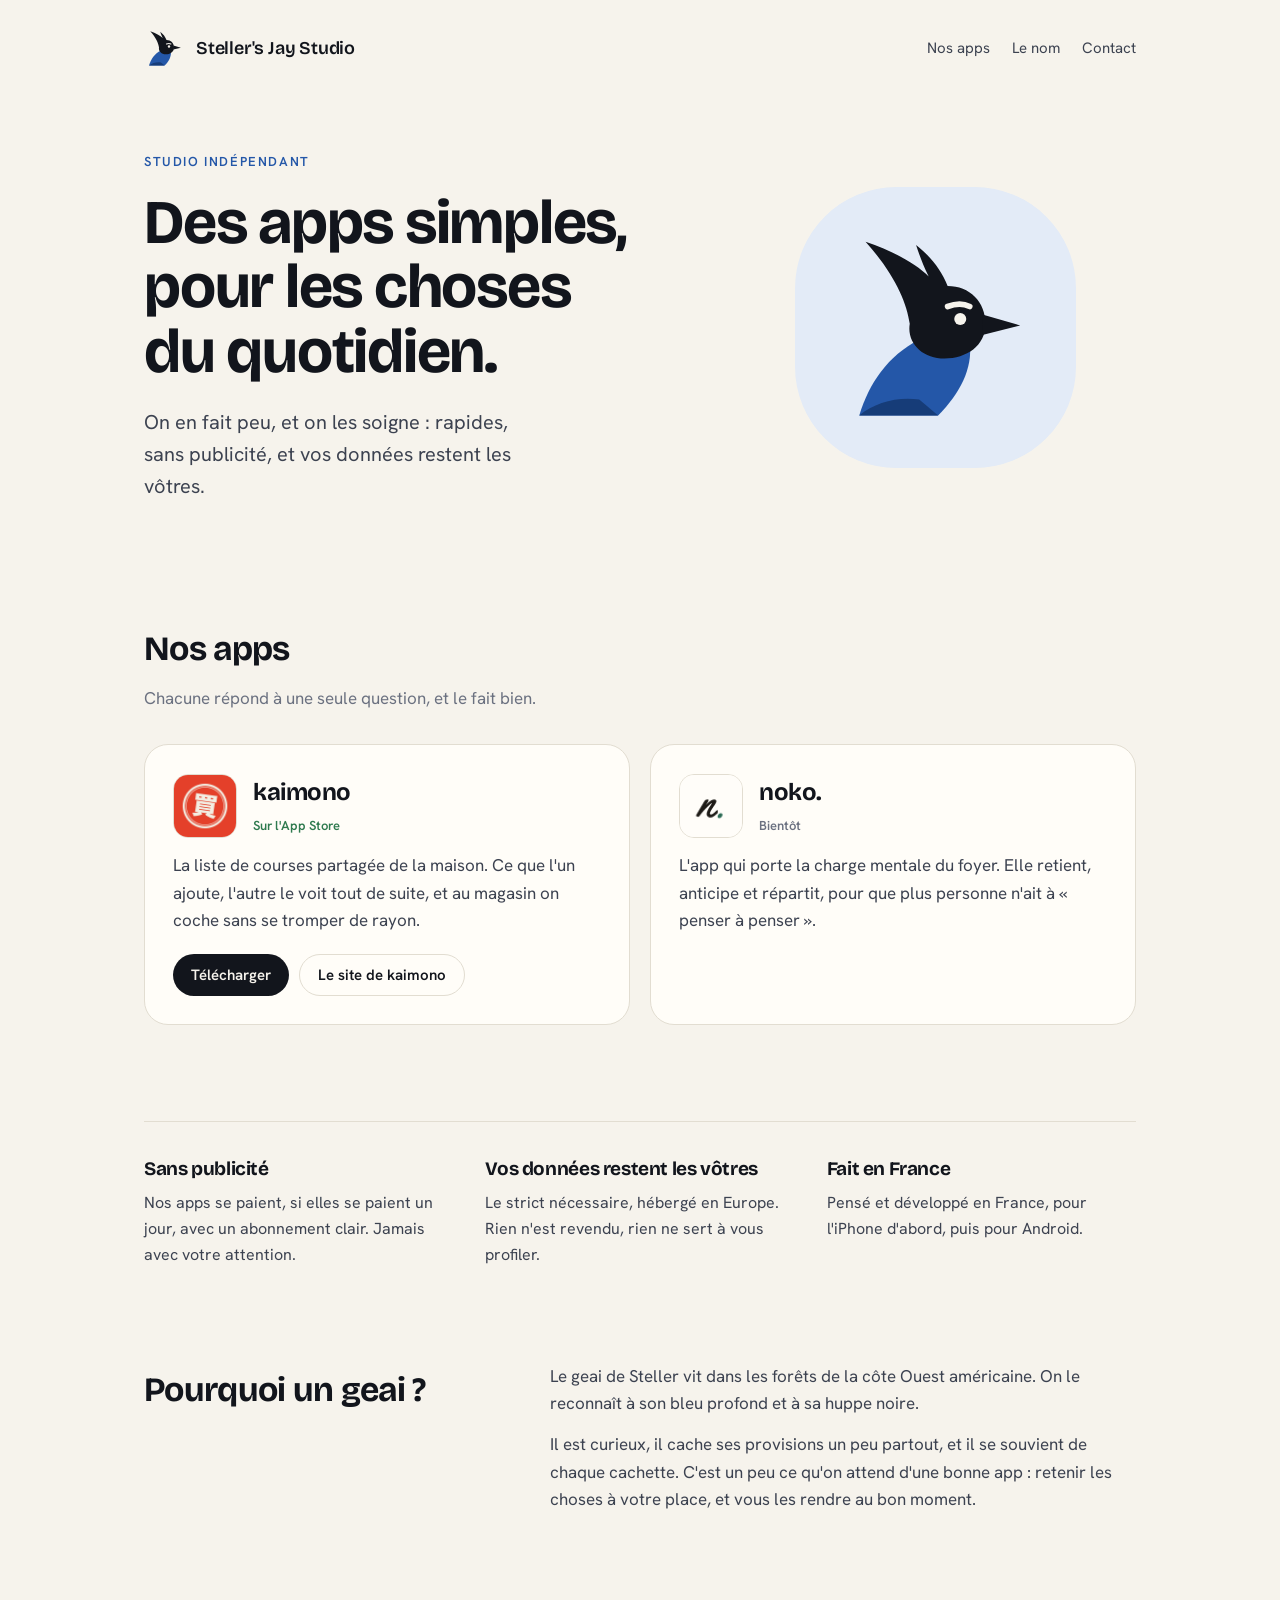
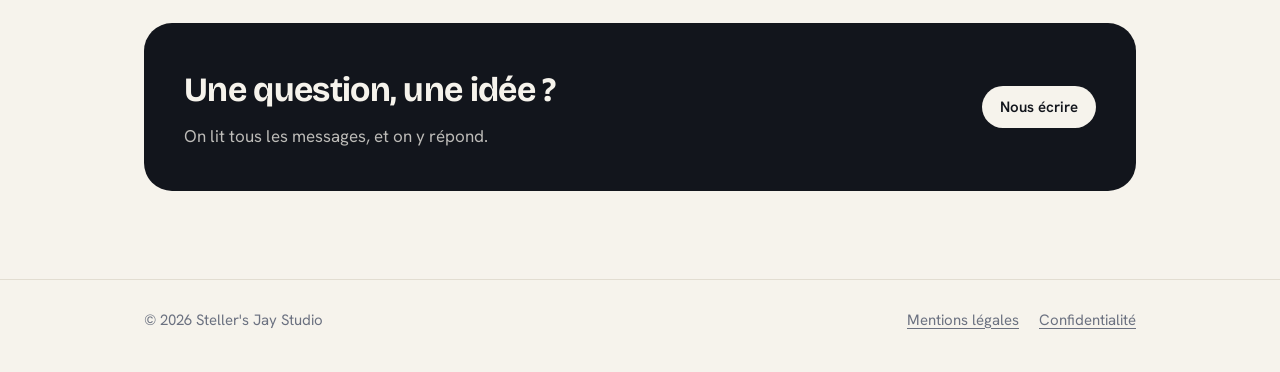
==== index.html @ ffa2d88e "Site de Steller's Jay Studio Co-Authored-By: Claude Opus 5.5 <noreply@anthropic.com>" ====
<!doctype html>
<html lang="fr">
<head>
  <meta charset="utf-8">
  <meta name="viewport" content="width=device-width, initial-scale=1">
  <title>Steller's Jay Studio</title>
  <meta name="description" content="Steller's Jay Studio, petit studio indépendant qui fait des apps simples pour le quotidien : kaimono, et bientôt noko.">
  <link rel="icon" href="logo.svg" type="image/svg+xml">
  <link rel="preconnect" href="https://fonts.googleapis.com">
  <link rel="preconnect" href="https://fonts.gstatic.com" crossorigin>
  <link href="https://fonts.googleapis.com/css2?family=Bricolage+Grotesque:opsz,wght@12..96,600;12..96,700&family=Hanken+Grotesk:wght@400;600&display=swap" rel="stylesheet">
  <link rel="stylesheet" href="style.css">
  <meta property="og:title" content="Steller's Jay Studio">
  <meta property="og:description" content="Des apps simples pour les choses du quotidien.">
</head>
<body>
  <header class="top">
    <div class="wrap">
      <a class="brand" href="./"><img src="logo.svg" alt=""><span>Steller's Jay Studio</span></a>
      <nav aria-label="Navigation">
        <a href="#apps">Nos apps</a>
        <a href="#nom">Le nom</a>
        <a href="#contact">Contact</a>
      </nav>
    </div>
  </header>

  <main>
    <div class="wrap hero">
      <div>
        <p class="kicker">Studio indépendant</p>
        <h1>Des apps simples, pour les choses du quotidien.</h1>
        <p class="lede">On en fait peu, et on les soigne : rapides, sans publicité, et vos données restent les vôtres.</p>
      </div>
      <div class="hero-mark"><img src="logo.svg" alt="Un geai de Steller, de profil"></div>
    </div>

    <section id="apps" class="wrap">
      <h2>Nos apps</h2>
      <p class="section-lede">Chacune répond à une seule question, et le fait bien.</p>
      <div class="apps">
        <article class="app">
          <header>
            <img src="apps/kaimono.png" alt="Icône de kaimono">
            <div>
              <h3>kaimono</h3>
              <span class="status live">Sur l'App Store</span>
            </div>
          </header>
          <p>La liste de courses partagée de la maison. Ce que l'un ajoute, l'autre le voit tout de suite, et au magasin on coche sans se tromper de rayon.</p>
          <div class="links">
            <a class="button" href="https://apps.apple.com/fr/app/kaimono-liste-de-courses/id6818076246">Télécharger</a>
            <a class="button ghost" href="https://kaimono-app.github.io/">Le site de kaimono</a>
          </div>
        </article>
        <article class="app">
          <header>
            <img src="apps/noko.png" alt="Icône de noko.">
            <div>
              <h3>noko.</h3>
              <span class="status">Bientôt</span>
            </div>
          </header>
          <p>L'app qui porte la charge mentale du foyer. Elle retient, anticipe et répartit, pour que plus personne n'ait à « penser à penser ».</p>
        </article>
      </div>
    </section>

    <section class="wrap">
      <div class="promises">
        <div>
          <h3>Sans publicité</h3>
          <p>Nos apps se paient, si elles se paient un jour, avec un abonnement clair. Jamais avec votre attention.</p>
        </div>
        <div>
          <h3>Vos données restent les vôtres</h3>
          <p>Le strict nécessaire, hébergé en Europe. Rien n'est revendu, rien ne sert à vous profiler.</p>
        </div>
        <div>
          <h3>Fait en France</h3>
          <p>Pensé et développé en France, pour l'iPhone d'abord, puis pour Android.</p>
        </div>
      </div>
    </section>

    <section id="nom" class="wrap story">
      <h2>Pourquoi un geai&nbsp;?</h2>
      <div>
        <p>Le geai de Steller vit dans les forêts de la côte Ouest américaine. On le reconnaît à son bleu profond et à sa huppe noire.</p>
        <p>Il est curieux, il cache ses provisions un peu partout, et il se souvient de chaque cachette. C'est un peu ce qu'on attend d'une bonne app : retenir les choses à votre place, et vous les rendre au bon moment.</p>
      </div>
    </section>

    <section id="contact" class="wrap">
      <div class="contact">
        <div>
          <h2>Une question, une idée&nbsp;?</h2>
          <p>On lit tous les messages, et on y répond.</p>
        </div>
        <a class="button" href="mailto:contact.kaimono.app@gmail.com">Nous écrire</a>
      </div>
    </section>
  </main>

  <footer>
    <div class="wrap">
      <span>© 2026 Steller's Jay Studio</span>
      <nav aria-label="Informations légales">
        <a href="mentions-legales/">Mentions légales</a>
        <a href="confidentialite/">Confidentialité</a>
      </nav>
    </div>
  </footer>
</body>
</html>
---- style.css ----
/* Steller's Jay Studio : les couleurs du geai de Steller (bleu profond, huppe noire, strie blanche). */

:root {
  --paper: #f6f3ec;
  --card: #fffdf8;
  --ink: #12151c;
  --ink-soft: #3c4250;
  --mute: #6b7180;
  --line: #e2ddd1;
  --jay: #2457a8;
  --jay-deep: #163c78;
  --jay-soft: #e3ebf7;
  color-scheme: light;
}
@media (prefers-color-scheme: dark) {
  :root {
    --paper: #0f1218;
    --card: #171b23;
    --ink: #eef0f4;
    --ink-soft: #c4c9d3;
    --mute: #8c93a1;
    --line: #262c37;
    --jay: #6d9be0;
    --jay-deep: #a9c4ef;
    --jay-soft: #1b2638;
    color-scheme: dark;
  }
}

* { box-sizing: border-box; }
html { -webkit-text-size-adjust: 100%; }
body {
  margin: 0;
  background: var(--paper);
  color: var(--ink);
  font: 17px/1.6 "Hanken Grotesk", system-ui, -apple-system, "Segoe UI", sans-serif;
  -webkit-font-smoothing: antialiased;
}
a { color: var(--jay); text-underline-offset: 3px; }
a:hover { color: var(--jay-deep); }
img { max-width: 100%; display: block; }

.wrap { max-width: 1040px; margin: 0 auto; padding-inline: 24px; }

/* En-tête */
.top { padding-block: 28px; }
.top .wrap { display: flex; align-items: center; justify-content: space-between; gap: 16px; }
.brand { display: flex; align-items: center; gap: 12px; color: var(--ink); text-decoration: none; }
.brand img { width: 40px; height: 40px; }
.brand span { font: 600 18px/1 "Bricolage Grotesque", system-ui, sans-serif; letter-spacing: -0.2px; }
.top nav { display: flex; gap: 22px; font-size: 15px; }
.top nav a { color: var(--ink-soft); text-decoration: none; }
.top nav a:hover { color: var(--ink); }

/* Accueil */
.hero { padding-block: 56px 72px; display: grid; grid-template-columns: 1.35fr 1fr; gap: 48px; align-items: center; }
.kicker { font-size: 13px; font-weight: 600; letter-spacing: 1.6px; text-transform: uppercase; color: var(--jay); margin: 0 0 18px; }
h1, h2, h3 { font-family: "Bricolage Grotesque", system-ui, sans-serif; letter-spacing: -0.02em; text-wrap: balance; }
h1 { font-size: clamp(38px, 6vw, 62px); line-height: 1.04; margin: 0 0 22px; font-weight: 700; }
.lede { font-size: 20px; color: var(--ink-soft); max-width: 34ch; margin: 0; }
.hero-mark { justify-self: center; width: min(320px, 70%); aspect-ratio: 1; border-radius: 36%; background: var(--jay-soft); display: grid; place-items: center; }
.hero-mark img { width: 72%; }

section { padding-block: 48px; }
h2 { font-size: clamp(26px, 3.4vw, 34px); margin: 0 0 8px; }
.section-lede { color: var(--mute); margin: 0 0 32px; max-width: 60ch; }

/* Les apps */
.apps { display: grid; grid-template-columns: repeat(2, minmax(0, 1fr)); gap: 20px; }
.app { background: var(--card); border: 1px solid var(--line); border-radius: 24px; padding: 28px; display: flex; flex-direction: column; gap: 14px; }
.app header { display: flex; align-items: center; gap: 16px; }
.app header img { width: 64px; height: 64px; border-radius: 15px; border: 1px solid var(--line); }
.app h3 { font-size: 24px; margin: 0; }
.status { font-size: 13px; font-weight: 600; color: var(--mute); }
.status.live { color: #2f7a4f; }
.app p { margin: 0; color: var(--ink-soft); }
.app .links { margin-top: auto; padding-top: 6px; display: flex; flex-wrap: wrap; gap: 10px; }
.button { display: inline-flex; align-items: center; height: 42px; padding-inline: 18px; border-radius: 999px; font-weight: 600; font-size: 15px; text-decoration: none; background: var(--ink); color: var(--paper); }
.button:hover { color: var(--paper); opacity: 0.88; }
.button.ghost { background: transparent; color: var(--ink); border: 1.5px solid var(--line); }
.button.ghost:hover { color: var(--ink); border-color: var(--ink-soft); }

/* Engagements */
.promises { display: grid; grid-template-columns: repeat(3, minmax(0, 1fr)); gap: 32px; border-top: 1px solid var(--line); padding-top: 32px; }
.promises h3 { font-size: 19px; margin: 0 0 6px; }
.promises p { margin: 0; color: var(--ink-soft); font-size: 16px; }

/* Le nom */
.story { display: grid; grid-template-columns: 1fr 1.6fr; gap: 40px; align-items: start; }
.story p { margin: 0 0 14px; color: var(--ink-soft); max-width: 62ch; }

/* Contact */
.contact { background: var(--ink); color: var(--paper); border-radius: 28px; padding: 40px; display: flex; flex-wrap: wrap; align-items: center; justify-content: space-between; gap: 20px; }
.contact h2 { margin: 0 0 6px; color: var(--paper); }
.contact p { margin: 0; opacity: 0.75; }
.contact a.button { background: var(--paper); color: var(--ink); }

/* Pages de texte */
.doc { max-width: 720px; padding-block: 24px 72px; }
.doc h1 { font-size: clamp(32px, 5vw, 44px); }
.doc h2 { font-size: 22px; margin: 36px 0 8px; }
.doc p, .doc li { color: var(--ink-soft); }
.doc .updated { color: var(--mute); font-size: 15px; }
.todo { background: var(--jay-soft); border-radius: 12px; padding: 2px 8px; color: var(--jay-deep); font-weight: 600; }

/* Pied de page */
footer { border-top: 1px solid var(--line); margin-top: 40px; padding-block: 28px 40px; color: var(--mute); font-size: 15px; }
footer .wrap { display: flex; flex-wrap: wrap; justify-content: space-between; gap: 12px; }
footer nav { display: flex; gap: 20px; }
footer a { color: var(--mute); }

@media (max-width: 760px) {
  .hero { grid-template-columns: 1fr; padding-block: 24px 40px; gap: 32px; }
  .hero-mark { width: 200px; justify-self: start; }
  .apps, .promises, .story { grid-template-columns: 1fr; }
  .top nav { display: none; }
  .contact { padding: 28px; }
}
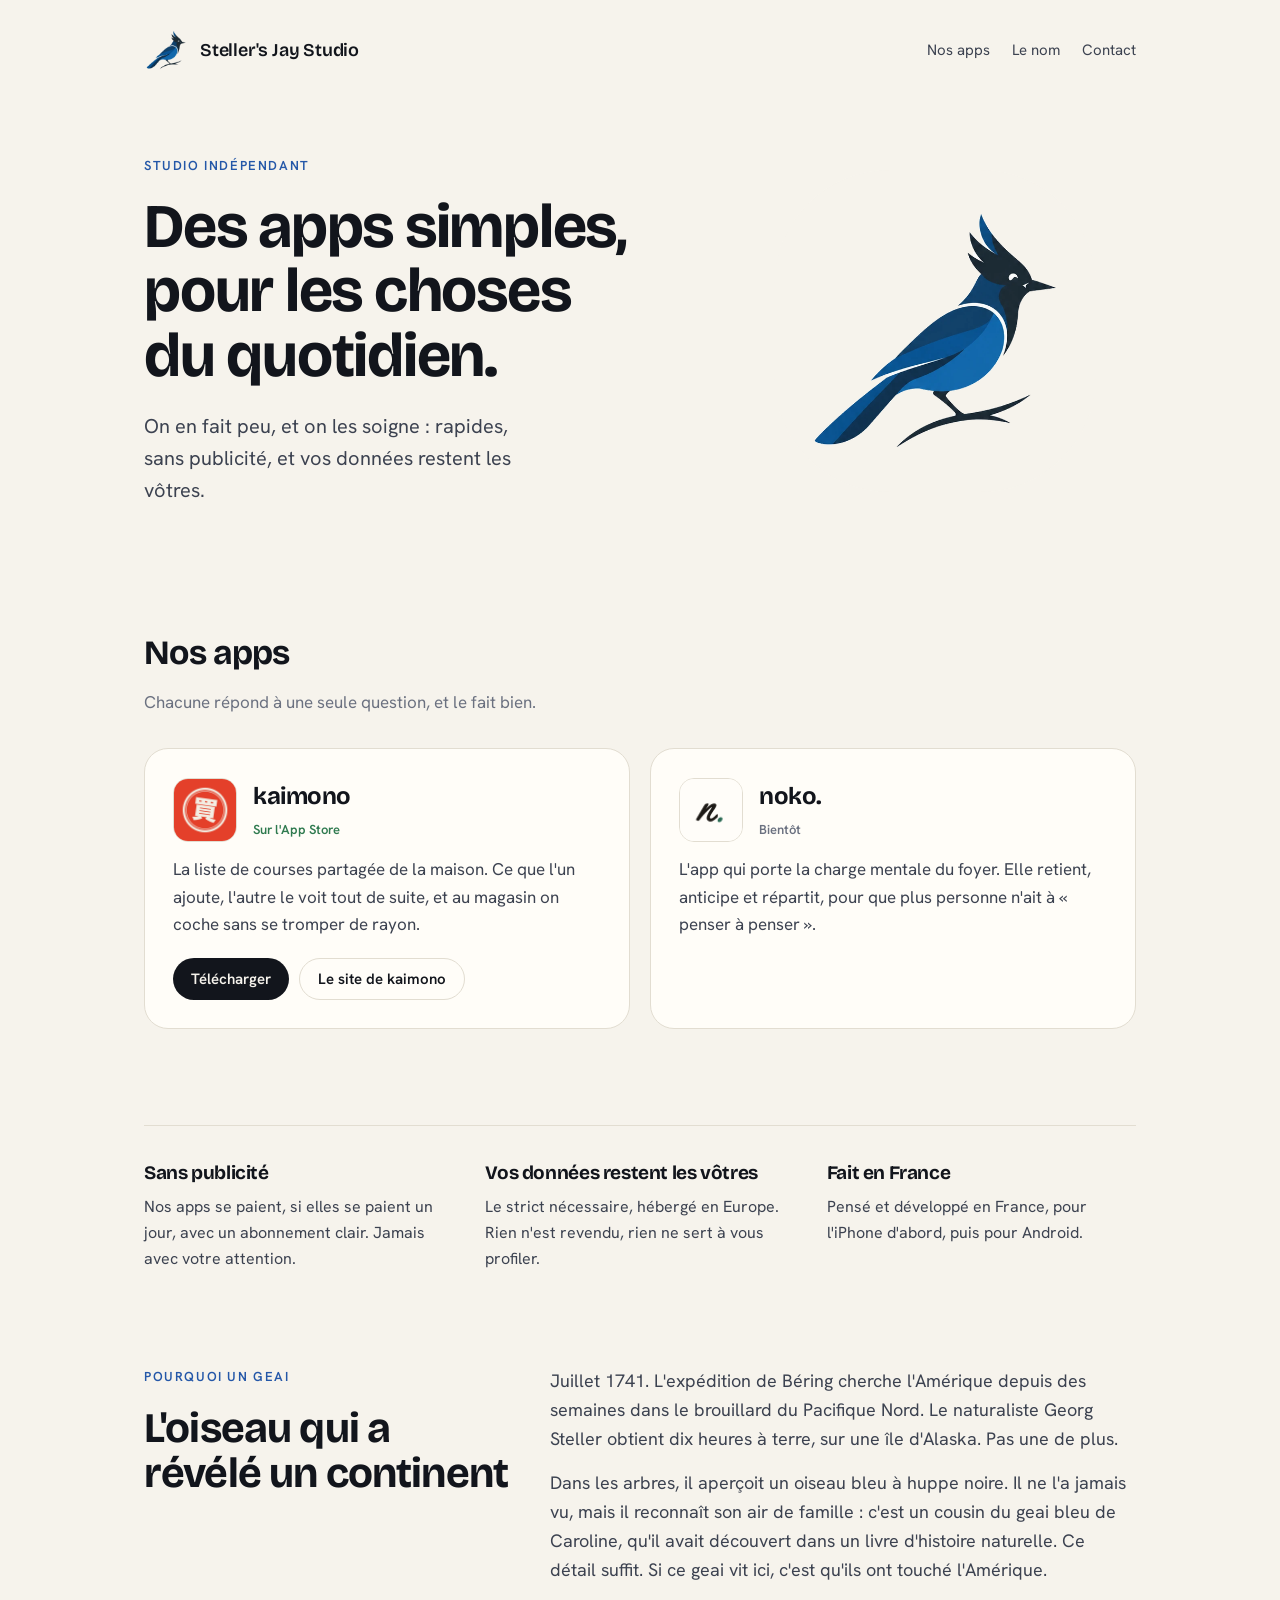
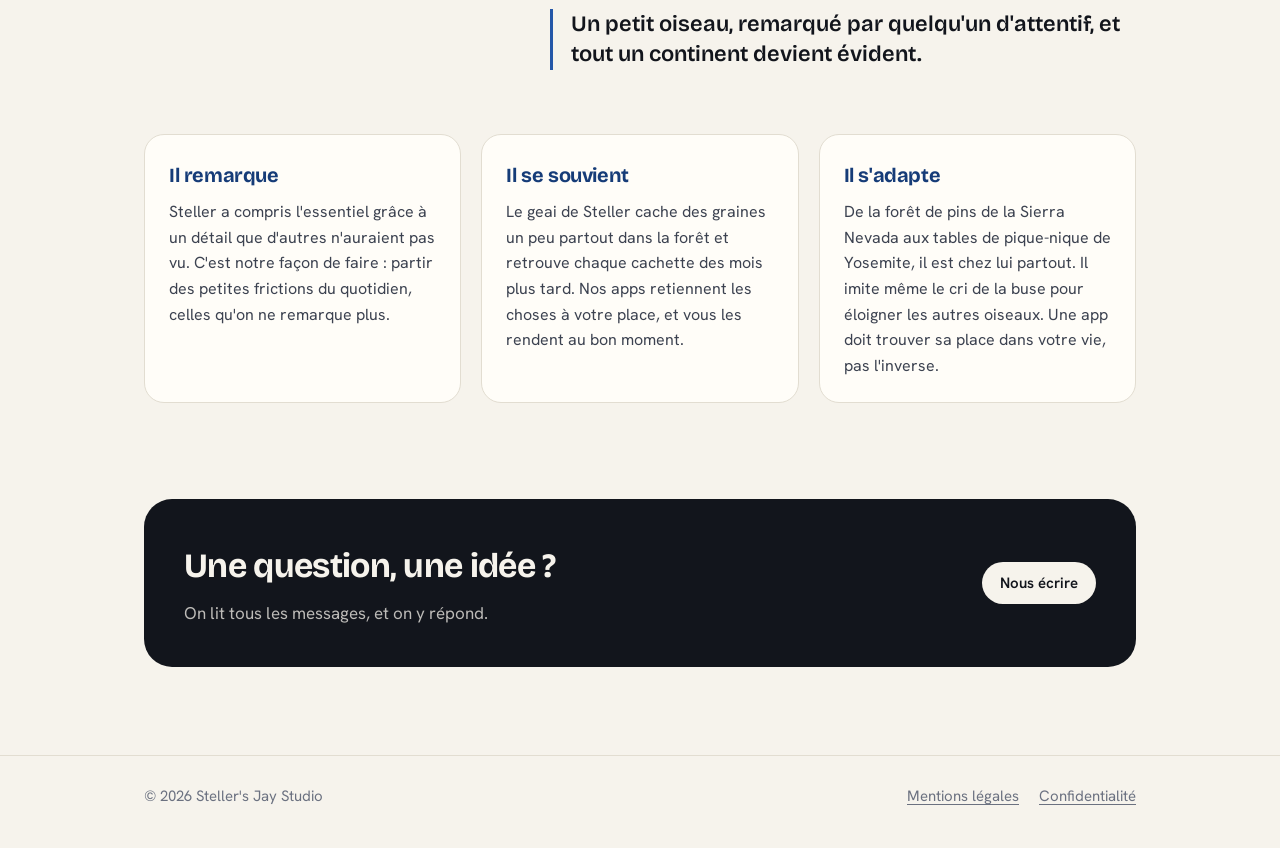
==== commit 61467e39: "Logo définitif et histoire du geai de Steller Co-Authored-By: Claude Opus 5.5 <noreply@anthropic.com" ====
--- a/index.html
+++ b/index.html
@@ -5,18 +5,20 @@
   <meta name="viewport" content="width=device-width, initial-scale=1">
   <title>Steller's Jay Studio</title>
   <meta name="description" content="Steller's Jay Studio, petit studio indépendant qui fait des apps simples pour le quotidien : kaimono, et bientôt noko.">
-  <link rel="icon" href="logo.svg" type="image/svg+xml">
+  <link rel="icon" href="favicon.png" type="image/png">
+  <link rel="apple-touch-icon" href="apple-touch-icon.png">
   <link rel="preconnect" href="https://fonts.googleapis.com">
   <link rel="preconnect" href="https://fonts.gstatic.com" crossorigin>
   <link href="https://fonts.googleapis.com/css2?family=Bricolage+Grotesque:opsz,wght@12..96,600;12..96,700&family=Hanken+Grotesk:wght@400;600&display=swap" rel="stylesheet">
   <link rel="stylesheet" href="style.css">
   <meta property="og:title" content="Steller's Jay Studio">
   <meta property="og:description" content="Des apps simples pour les choses du quotidien.">
+  <meta property="og:image" content="logo-full.png">
 </head>
 <body>
   <header class="top">
     <div class="wrap">
-      <a class="brand" href="./"><img src="logo.svg" alt=""><span>Steller's Jay Studio</span></a>
+      <a class="brand" href="./"><img src="jay.png" alt=""><span>Steller's Jay Studio</span></a>
       <nav aria-label="Navigation">
         <a href="#apps">Nos apps</a>
         <a href="#nom">Le nom</a>
@@ -32,7 +34,7 @@
         <h1>Des apps simples, pour les choses du quotidien.</h1>
         <p class="lede">On en fait peu, et on les soigne : rapides, sans publicité, et vos données restent les vôtres.</p>
       </div>
-      <div class="hero-mark"><img src="logo.svg" alt="Un geai de Steller, de profil"></div>
+      <div class="hero-mark"><img src="jay.png" alt="Un geai de Steller posé sur une branche"></div>
     </div>
 
     <section id="apps" class="wrap">
@@ -83,11 +85,31 @@
       </div>
     </section>
 
-    <section id="nom" class="wrap story">
-      <h2>Pourquoi un geai&nbsp;?</h2>
-      <div>
-        <p>Le geai de Steller vit dans les forêts de la côte Ouest américaine. On le reconnaît à son bleu profond et à sa huppe noire.</p>
-        <p>Il est curieux, il cache ses provisions un peu partout, et il se souvient de chaque cachette. C'est un peu ce qu'on attend d'une bonne app : retenir les choses à votre place, et vous les rendre au bon moment.</p>
+    <section id="nom" class="wrap">
+      <div class="story">
+        <div>
+          <p class="kicker">Pourquoi un geai</p>
+          <h2>L'oiseau qui a révélé un continent</h2>
+        </div>
+        <div class="story-text">
+          <p>Juillet 1741. L'expédition de Béring cherche l'Amérique depuis des semaines dans le brouillard du Pacifique Nord. Le naturaliste Georg Steller obtient dix heures à terre, sur une île d'Alaska. Pas une de plus.</p>
+          <p>Dans les arbres, il aperçoit un oiseau bleu à huppe noire. Il ne l'a jamais vu, mais il reconnaît son air de famille : c'est un cousin du geai bleu de Caroline, qu'il avait découvert dans un livre d'histoire naturelle. Ce détail suffit. Si ce geai vit ici, c'est qu'ils ont touché l'Amérique.</p>
+          <p class="story-punch">Un petit oiseau, remarqué par quelqu'un d'attentif, et tout un continent devient évident.</p>
+        </div>
+      </div>
+      <div class="traits">
+        <div>
+          <h3>Il remarque</h3>
+          <p>Steller a compris l'essentiel grâce à un détail que d'autres n'auraient pas vu. C'est notre façon de faire : partir des petites frictions du quotidien, celles qu'on ne remarque plus.</p>
+        </div>
+        <div>
+          <h3>Il se souvient</h3>
+          <p>Le geai de Steller cache des graines un peu partout dans la forêt et retrouve chaque cachette des mois plus tard. Nos apps retiennent les choses à votre place, et vous les rendent au bon moment.</p>
+        </div>
+        <div>
+          <h3>Il s'adapte</h3>
+          <p>De la forêt de pins de la Sierra Nevada aux tables de pique-nique de Yosemite, il est chez lui partout. Il imite même le cri de la buse pour éloigner les autres oiseaux. Une app doit trouver sa place dans votre vie, pas l'inverse.</p>
+        </div>
       </div>
     </section>
 
--- a/style.css
+++ b/style.css
@@ -46,7 +46,8 @@
 .top { padding-block: 28px; }
 .top .wrap { display: flex; align-items: center; justify-content: space-between; gap: 16px; }
 .brand { display: flex; align-items: center; gap: 12px; color: var(--ink); text-decoration: none; }
-.brand img { width: 40px; height: 40px; }
+.brand img { width: 44px; height: 44px; border-radius: 12px; }
+@media (prefers-color-scheme: dark) { .brand img { background: #f6f3ec; padding: 3px; } }
 .brand span { font: 600 18px/1 "Bricolage Grotesque", system-ui, sans-serif; letter-spacing: -0.2px; }
 .top nav { display: flex; gap: 22px; font-size: 15px; }
 .top nav a { color: var(--ink-soft); text-decoration: none; }
@@ -58,8 +59,8 @@
 h1, h2, h3 { font-family: "Bricolage Grotesque", system-ui, sans-serif; letter-spacing: -0.02em; text-wrap: balance; }
 h1 { font-size: clamp(38px, 6vw, 62px); line-height: 1.04; margin: 0 0 22px; font-weight: 700; }
 .lede { font-size: 20px; color: var(--ink-soft); max-width: 34ch; margin: 0; }
-.hero-mark { justify-self: center; width: min(320px, 70%); aspect-ratio: 1; border-radius: 36%; background: var(--jay-soft); display: grid; place-items: center; }
-.hero-mark img { width: 72%; }
+.hero-mark { justify-self: center; width: min(360px, 80%); aspect-ratio: 1; border-radius: 36%; background: #f6f3ec; display: grid; place-items: center; }
+.hero-mark img { width: 84%; }
 
 section { padding-block: 48px; }
 h2 { font-size: clamp(26px, 3.4vw, 34px); margin: 0 0 8px; }
@@ -87,7 +88,13 @@
 
 /* Le nom */
 .story { display: grid; grid-template-columns: 1fr 1.6fr; gap: 40px; align-items: start; }
-.story p { margin: 0 0 14px; color: var(--ink-soft); max-width: 62ch; }
+.story h2 { font-size: clamp(30px, 4vw, 42px); line-height: 1.08; }
+.story-text p { margin: 0 0 16px; color: var(--ink-soft); max-width: 62ch; font-size: 18px; }
+.story-text .story-punch { color: var(--ink); font: 600 22px/1.4 "Bricolage Grotesque", system-ui, sans-serif; border-left: 3px solid var(--jay); padding-left: 18px; margin-top: 24px; }
+.traits { display: grid; grid-template-columns: repeat(3, minmax(0, 1fr)); gap: 20px; margin-top: 48px; }
+.traits > div { background: var(--card); border: 1px solid var(--line); border-radius: 20px; padding: 24px; }
+.traits h3 { font-size: 20px; margin: 0 0 8px; color: var(--jay-deep); }
+.traits p { margin: 0; color: var(--ink-soft); font-size: 16px; }
 
 /* Contact */
 .contact { background: var(--ink); color: var(--paper); border-radius: 28px; padding: 40px; display: flex; flex-wrap: wrap; align-items: center; justify-content: space-between; gap: 20px; }
@@ -112,7 +119,7 @@
 @media (max-width: 760px) {
   .hero { grid-template-columns: 1fr; padding-block: 24px 40px; gap: 32px; }
   .hero-mark { width: 200px; justify-self: start; }
-  .apps, .promises, .story { grid-template-columns: 1fr; }
+  .apps, .promises, .story, .traits { grid-template-columns: 1fr; }
   .top nav { display: none; }
   .contact { padding: 28px; }
 }
